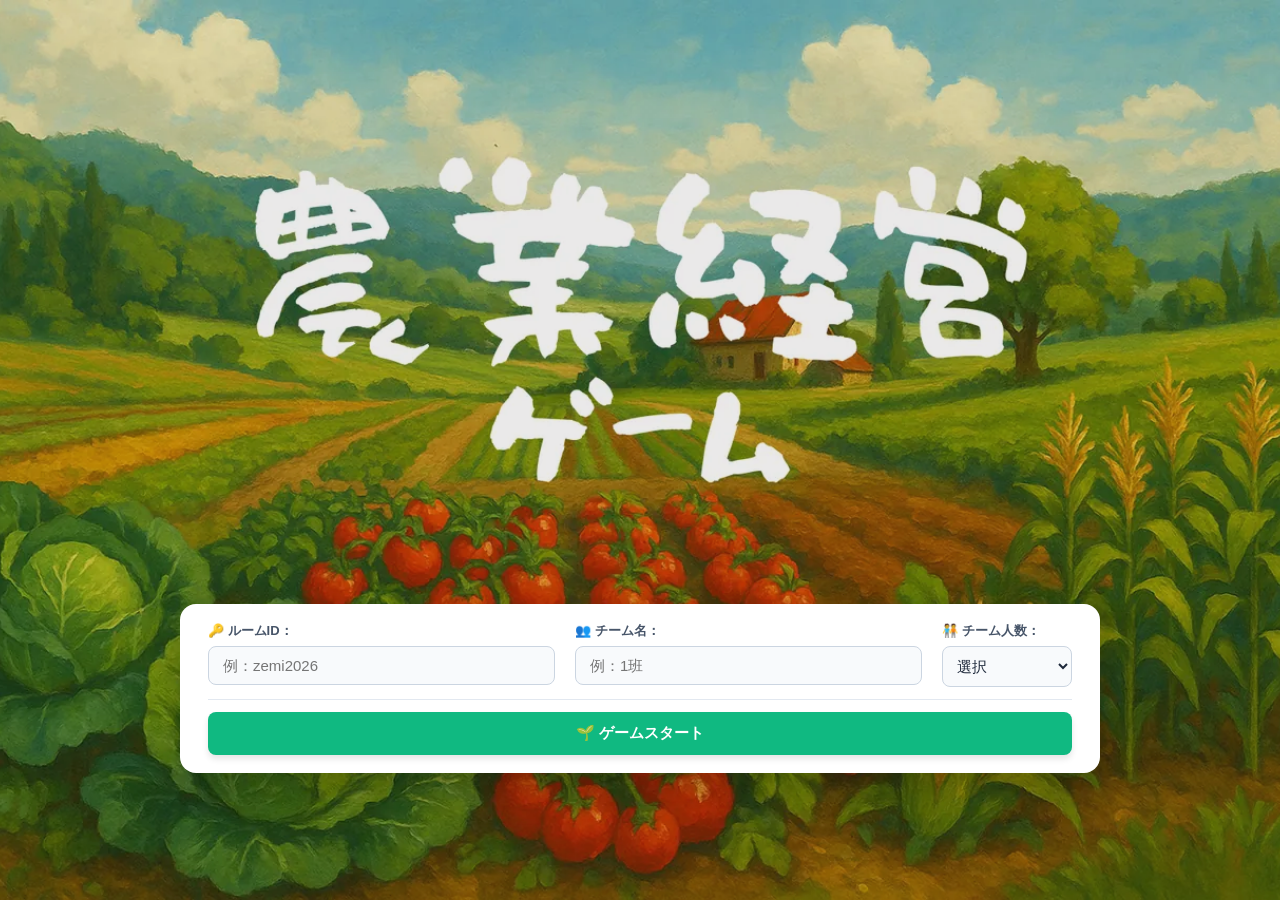
==== b/index.html @ 71a2a37f "プレイ画面から「PDCA」の表記をなくす Co-Authored-By: Claude Opus 5.5 <noreply@anthropic.com> Claude-Session: https:/" ====
<!DOCTYPE html>
<html lang="ja">
<head>
    <meta charset="UTF-8">
    <title>営農型農業経営シミュレーション「農トレ」</title>
    <link rel="stylesheet" href="style.css">
</head>
<body>

   <div id="start-screen">
        <div class="overlay"></div>

        <div class="start-card">
            <div class="input-section">
                <div class="input-group">
                    <label for="room-id-input">🔑 ルームID：</label>
                    <input type="text" id="room-id-input" placeholder="例：zemi2026">
                </div>
                
                <div class="input-group">
                    <label for="name-input">👥 チーム名：</label>
                    <input type="text" id="name-input" placeholder="例：1班">
                </div>

                <div class="input-group input-group-size">
                    <label for="team-size-select">🧑‍🤝‍🧑 チーム人数：</label>
                    <select id="team-size-select">
                        <option value="">選択</option>
                        <option value="1">1人</option>
                        <option value="2">2人</option>
                        <option value="3">3人</option>
                        <option value="4">4人</option>
                        <option value="5">5人</option>
                    </select>
                </div>

            </div>

            <!-- 🌟 チーム人数に応じて、学籍番号と氏名の入力欄を表示する（最大5人） -->
            <div id="member-section" class="member-section hidden">
                <p class="section-label">メンバー：</p>
                <div id="member-fields"></div>
            </div>

            <div class="difficulty-section">
                <div class="button-group">
                    <button id="start-game-btn" class="btn-diff btn-beginner">🌱 ゲームスタート</button>
                </div>
            </div>
        </div>
    </div>

    <!-- ===== 土地公開スクリーン（新規追加） ===== -->
<!-- 🌟 実験用：先生が土地を一斉発表するまでの待機画面 -->
<div id="land-wait-screen" class="hidden">
    <div class="land-wait-card">
        <div class="land-wait-icon">🎲</div>
        <h2>土地の発表を待っています</h2>
        <p>先生が全チームの土地を一斉に発表します。<br>この画面のまま、しばらくお待ちください。</p>
        <p class="land-wait-team">チーム：<span id="land-wait-team-name">-</span></p>
        <div class="land-wait-dots"><span></span><span></span><span></span></div>
    </div>
</div>

<div id="land-reveal-screen" class="hidden">
    <div class="land-reveal-bg" id="land-reveal-bg"></div>
    <div class="land-reveal-overlay"></div>
    <div class="land-reveal-content">
        <p class="land-reveal-header-text">🎲 あなたの農地が決まりました！</p>
        <div class="land-reveal-card" id="land-reveal-card">
            <div class="land-reveal-img-wrap">
                <img id="land-reveal-img" src="" alt="農地画像">
            </div>
            <div class="land-reveal-info">
                <h2 id="land-reveal-name">---</h2>
                <p id="land-reveal-desc">---</p>
                <div class="land-reveal-stats">
                    <div class="land-stat-item">
                        <span class="land-stat-label">💰 年間賃料</span>
                        <span id="land-reveal-cost" class="land-stat-value">---</span>
                    </div>
                    <div class="land-stat-item">
                        <span class="land-stat-label">⚡ 土地パワー推移</span>
                        <span id="land-reveal-power" class="land-stat-value">---</span>
                    </div>
                    <div class="land-stat-item">
                        <span class="land-stat-label">👤 必要人数推移</span>
                        <span id="land-reveal-workers" class="land-stat-value">---</span>
                    </div>
                    <div class="land-stat-item">
                        <span class="land-stat-label">🗺️ 土地枚数</span>
                        <span id="land-reveal-cards" class="land-stat-value">---</span>
                    </div>
                </div>
            </div>
        </div>
        <button id="land-reveal-proceed-btn">この農地で戦略設定へ進む ➔</button>
    </div>
</div>

    <div id="setup-screen" class="hidden">
        <div id="setup-content-wide" style="display: flex; flex-direction: row; gap: 25px; align-items: flex-start; width: 100%; flex-wrap: nowrap; margin-top: 20px;">
            
            <div class="setup-left-sidebar" style="width: 320px; min-width: 320px; flex-shrink: 0; display: flex; flex-direction: column; gap: 15px;">
                <h2 style="margin-top: 0;">🚜 第 <span id="setup-year-display">1</span> 年目<br>経営戦略設定</h2>
                
                <div style="background: #e2f0d9; padding: 15px; border-radius: 8px; border: 2px solid #70ad47;">
                    <h3 id="setup-land-name" style="margin: 0 0 5px 0; color: #385723; font-size: 18px;">-</h3>
                    <p id="setup-land-desc" style="font-size: 12px; color: #595959; margin: 0; line-height: 1.4;">-</p>
                </div>

                <div class="financial-summary-banner" style="background: #f1f5f9; padding: 12px; border-radius: 8px; border: 1px solid #cbd5e1; width: 100%; box-sizing: border-box;">
                    <h4 style="margin: 0 0 8px 0; font-size: 12px; color: #475569;">📊 通期財務サマリー</h4>
                    <div style="display: flex; flex-direction: column; gap: 8px;">
                        <div style="background:#fff; padding: 6px 10px; border-radius:4px; border:1px solid #e2e8f0;">
                            <span style="font-size:10px; color:#64748b; display:block;">現在残高（投資見込）</span>
                            <span id="sum-current-money" style="font-size:14px; font-weight:bold; color:#1e40af; display:block; text-align:right;">50,000,000 円</span>
                        </div>
                        <div style="background:#fff; padding: 6px 10px; border-radius:4px; border:1px solid #e2e8f0;">
                            <span style="font-size:10px; color:#64748b; display:block;">累計費用</span>
                            <span id="sum-cum-expense" style="font-size:14px; font-weight:bold; color:#dc2626; display:block; text-align:right;">0 円</span>
                        </div>
                        <div style="background:#fff; padding: 6px 10px; border-radius:4px; border:1px solid #e2e8f0;">
                            <span style="font-size:10px; color:#64748b; display:block;">累計収益</span>
                            <span id="sum-cum-revenue" style="font-size:14px; font-weight:bold; color:#16a34a; display:block; text-align:right;">0 円</span>
                        </div>
                        <div style="background:#fff; padding: 6px 10px; border-radius:4px; border:1px solid #e2e8f0; border-left: 4px solid #64748b;">
                            <span style="font-size:10px; color:#64748b; display:block;">初期資本金比 (通期損益)</span>
                            <span id="sum-net-change" style="font-size:14px; font-weight:bold; color:#64748b; display:block; text-align:right;">±0 円 (維持)</span>
                        </div>
                        
                        <div style="background:#fff; padding: 10px; border-radius:4px; border:1px solid #e2e8f0; margin-top: 5px; height: 180px; position: relative;">
                            <canvas id="financial-chart"></canvas>
                        </div>
                    </div>
                </div>

                <div id="status-bar" class="hidden">
                    🔑 ID: <span id="display-room-id">-</span>
                </div>

            </div>

            <div class="setup-main-content" style="flex-grow: 1; min-width: 0; display: flex; flex-direction: column; gap: 20px;">
                <p style="margin:0; font-weight: bold; color: #d94111; background: #fff2cc; padding: 8px 12px; border-radius: 5px; font-size: 12px;">
                    ⚠️ 【ルール】各土地にスタッフを配置し、導入する資材（施設含む）を選んでください。※資材・施設は1面につき最大3つまで選択可能です。
                </p>

                <div id="land-cards-container"></div>

                <button id="begin-business-btn">🎯 この戦略で今年の経営を開始する</button>
            </div>

        </div>
    </div>

    <div id="game-container" class="hidden">
        <h2>経営メイン画面（第 <span id="current-year">1</span> 年目）</h2>

        <div class="status-panel" style="background: #fff; padding: 15px; border-radius: 8px; margin-bottom: 20px; box-shadow: 0 2px 4px rgba(0,0,0,0.1); text-align: left;">
            <p>👥 チーム: <span id="display-player-name" style="font-weight: bold;">-</span></p>
            <p>🗺️ 選択された農地: <span id="land-name" style="font-weight: bold; color: #2e75b6;">-</span></p>
            <p>💰 現在の総経営資金: <span id="money" style="font-weight: bold; color: #1e40af; font-size: 20px;">-</span> 円</p>
        </div>

        <div id="financial-dashboard" class="hidden">
            <h3 id="dashboard-title">📊 第 1 年度 決算ダッシュボード</h3>
            
            <div class="event-display-row">
                <div class="event-card global-event-card">
                    <span class="event-badge">全体環境</span>
                    <h4 id="dash-global-event-name">⚖️ 通常気象</h4>
                </div>
                <div class="event-card local-event-card">
                    <span class="event-badge">局地環境</span>
                    <h4 id="dash-local-event-name">⚖️ 影響なし</h4>
                </div>
            </div>

            <div class="financial-statement-box">
                <h4>📈 本年度の資金経過・損益状況</h4>
                <div class="statement-grid">
                    <div class="statement-item">
                        <span class="stat-label">① 期首（投資前）資金額:</span>
                        <span id="stmt-start-money" class="stat-value">0 円</span>
                    </div>
                    <div class="statement-item expense-color">
                        <span class="stat-label">② 本年度の投資総額（費用）:</span>
                        <span id="stmt-total-expense" class="stat-value">- 0 円</span>
                    </div>
                    <div class="statement-item revenue-color">
                        <span class="stat-label">③ 本年度の総売上高（収益）:</span>
                        <span id="stmt-total-revenue" class="stat-value">＋ 0 円</span>
                    </div>
                    <div class="statement-item total-color">
                        <span class="stat-label">④ 期末（次年度繰越）資金額:</span>
                        <span id="stmt-end-money" class="stat-value">0 円</span>
                    </div>
                </div>
            </div>

            <h4 style="text-align: left; margin: 20px 0 8px 0; color: #334155; font-size: 14px;">🗺️ 農地別 決算内訳</h4>
            <div class="table-responsive">
                <table class="dashboard-table">
                    <thead>
                        <tr>
                            <th>農地</th>
                            <th>作付 / 出荷先</th>
                            <th>予定収穫量</th>
                            <th>イベント後収量</th>
                            <th>基準価格</th>
                            <th>イベント後価格</th>
                            <th>最終売上高</th>
                        </tr>
                    </thead>
                    <tbody id="dashboard-table-body">
                    </tbody>
                </table>
            </div>

            <div id="reflection-report-box" style="background: #f8fafc; padding: 20px; border-radius: 8px; border: 1px solid #cbd5e1; border-left: 5px solid #2e75b6; margin-top: 20px; text-align: left;">
                <h3 style="margin: 0 0 12px 0; color: #1e3a8a; font-size: 16px;">🔍 本年度の経営振り返り ＆ 要因分析</h3>
                
                <div style="display: flex; flex-direction: column; gap: 8px; font-size: 13px; color: #334155;">
                    <p style="margin: 0;">📊 <strong>期待予実ギャップ :</strong> <span id="reflect-gap" style="font-weight: bold;">-</span></p>
                    <p style="margin: 0;">🌍 <strong>外部環境の要因分析 :</strong> <span id="reflect-global-reason">-</span></p>
                    <p style="margin: 0;">📍 <strong>局地・内部の要因分析 :</strong> <span id="reflect-local-reason">-</span></p>
                </div>

                <div style="margin-top: 15px; padding-top: 15px; border-top: 1px dashed #cbd5e1; font-size: 13px;">
                    <label style="font-weight: bold; color: #1e3a8a;">🎯 次期に向けた経営改善方針 (Action) を設定してください :</label><br>
                    <select style="width: 100%; padding: 8px; margin-top: 6px; border-radius: 4px; border: 1px solid #cbd5e1;">
                        <option>【人材投資】スタッフの配置や技術レベル（教育・IT補正）を見直す</option>
                        <option>【リスク管理】施設・農機などの設備投資を強化し、気象災害リスクをヘッジする</option>
                        <option>【販売戦略】出荷先の条件（有機必須や数量上限）と作物の相性を再計算する</option>
                        <option>【経営多角化】全ての土地に同じ作物を植えず、ポートフォリオを分散させる</option>
                    </select>
                </div>
            </div>

        </div>

        <div style="margin-top: 25px;">
            <button id="end-year-btn" style="padding: 12px 35px; font-size: 18px; font-weight: bold; background-color: #c65911; color: white; border: none; border-radius: 6px; cursor: pointer;">
                📄 この年度の決算を行う
            </button>
            <button id="next-year-phase-btn" class="hidden" style="padding: 12px 35px; font-size: 18px; font-weight: bold; background-color: #2e75b6; color: white; border: none; border-radius: 6px; cursor: pointer; margin-left: 10px;">
                次年度の戦略設定へ進む ➔
            </button>
        </div>
    </div>

    <div id="result-screen" class="hidden">
        <div class="setup-content" style="text-align: center; max-width: 800px; margin: 0 auto; padding: 20px;">
            <h2>🎉 3年間経営お疲れ様でした！</h2>
            
            <div class="status-board" style="margin: 20px auto; max-width: 400px;">
                <p>最終総資産: <span id="final-money" class="highlight-text">0</span> 円</p>
            </div>

            <div style="background: white; padding: 20px; border-radius: 8px; border: 1px solid #cbd5e1; margin: 25px 0; box-shadow: 0 2px 4px rgba(0,0,0,0.05);">
                <h3 style="margin-top: 0; color: #334155; font-size: 16px; text-align: left;">📈 3年間の財務推移レポート（費用・収益・資産残高）</h3>
                <div style="position: relative; height: 280px; width: 100%;">
                    <canvas id="final-financial-chart"></canvas>
                </div>
            </div>

            <div class="info-box" style="background: #fff3cd; padding: 15px; border-radius: 8px; margin-bottom: 25px;">
                <h3>👑 経営評価ランク</h3>
                <p id="result-rank" style="font-size: 24px; font-weight: bold; color: #d94111; margin: 10px 0;">---</p>
                <p id="result-comment">評価コメント</p>
            </div>

            <button onclick="restartGame();" style="background: #28a745; color: white; padding: 12px 35px; font-size: 16px; border: none; border-radius: 6px; cursor: pointer; font-weight: bold;">
                タイトルに戻って再挑戦
            </button>
        </div>
    </div>

    <script src="https://cdn.jsdelivr.net/npm/chart.js"></script>
    <script src="assets.js"></script>
    <script src="crops.js"></script>
    <script src="lands.js"></script>
    <script src="employees.js"></script>
    <script src="markets.js"></script>
    <script src="events.js"></script>
    <script src="https://cdn.jsdelivr.net/npm/@supabase/supabase-js@2"></script>
    <script src="config_advanced.js"></script>
    
    <script src="game.js?v=26-reveal"></script> 

</body>
</html>
---- b/style.css ----
/* ==========================================================================
   🚜 農業経営シミュレーションゲーム「Nototore」最適化スタイルシート（完全版）
   ========================================================================== */

/* --- 1. 全般・基本リセット --- */
* {
    box-sizing: border-box;
}

body {
    font-family: "Helvetica Neue", Arial, "Hiragino Kaku Gothic ProN", "Hiragino Sans", Meiryo, sans-serif;
    background-color: #f4f7f6;
    margin: 0;
    padding: 0;
    display: flex;
    justify-content: center;
    align-items: center;
    min-height: 100vh;
}

.hidden {
    display: none !important;
}

/* --- 2. 【画面1】スタートタイトル画面 --- */
#start-screen {
    position: relative;
    width: 100vw;
    height: 100vh;
    background-image: url('Title.webp'); /* ※拡張子がpngの場合は直してください */
    /* 🌟 背景の大きさと位置を自分で計算し、タイトル文字を画面の上に寄せる
       （Title.webp は 1280×853。タイトル文字は画像の幅を1としたとき、上端0.118〜下端0.356の位置にある） */
    --bg-w: max(100vw, 150.06vh);                 /* cover と同じ：画面を覆う最小の幅 */
    --bg-h: calc(var(--bg-w) * 0.6664);           /* 853 / 1280 */
    --bg-y: min(0px, max(calc(100vh - var(--bg-h)), calc(20px - var(--bg-w) * 0.118))); /* タイトル上端を画面上から20pxに（画像の端は出さない） */
    --title-bottom: calc(var(--bg-y) + var(--bg-w) * 0.356); /* 画面上でのタイトル文字の下端 */
    background-size: var(--bg-w) auto;
    background-position: center var(--bg-y);
    background-repeat: no-repeat;
    display: flex;
    flex-direction: column;
    /* 🌟 入力パネルはタイトル文字より下の空きスペースの中央に置く（タイトルと重ならない） */
    padding: calc(var(--title-bottom) + 8px) 0 12px;
    justify-content: center;
    justify-content: safe center; /* 画面に収まらない場合だけ上から表示してスクロール */
    align-items: center;
    overflow-x: hidden;
    overflow-y: auto; /* メンバー入力欄が増えても、スクロールで全体を見られるようにする */
}

.overlay {
    position: fixed; /* 🌟 スクロールしても背景に固定（一緒に動かない） */
    top: 0; left: 0; width: 100vw; height: 100vh;
    /* 🌟 背景の絵と文字が綺麗に見えるよう、暗さを少し控えめに調整 */
    background: rgba(51, 46, 46, 0.10);
    z-index: 1;
    pointer-events: none;
}

/* 🌟 手前の白い入力パネル（横長バージョン） */
.start-card {
    position: relative;
    z-index: 10;
    background: #ffffff;
    width: 95%;
    max-width: 920px; /* 🌟 横幅を広く取り、そのぶん縦を短くしてタイトルに重ならないようにする */
    margin-top: 0;
    margin-bottom: 0;
    padding: 18px 28px;
    border-radius: 16px;
    box-shadow: 0 15px 35px rgba(0, 0, 0, 0.25);
    display: flex;
    flex-direction: column;
    gap: 12px;
    flex-shrink: 0;
}

/* 🌟 入力欄のデザイン（縦並び ➔ 横並びに変更） */
.input-section {
    display: flex;
    flex-direction: row; 
    gap: 20px;
}

.input-group {
    flex: 1; /* IDと名前の入力欄を左右均等の幅にする */
    text-align: left;
}

.input-group label {
    display: block;
    font-weight: bold;
    color: #475569;
    margin-bottom: 6px;
    font-size: 13px;
}

.input-group input,
input[type="text"] {
    width: 100%;
    padding: 10px 14px;
    background: #f8fafc;
    border: 1px solid #cbd5e1;
    border-radius: 8px;
    font-size: 15px;
    color: #1e293b;
    box-sizing: border-box;
    transition: 0.2s;
}

.input-group input:focus {
    outline: none;
    background: #ffffff;
    border-color: #3b82f6;
    box-shadow: 0 0 0 3px rgba(59, 130, 246, 0.2);
}

/* 🌟 難易度選択エリアのデザイン（これも横並びに変更） */
.difficulty-section {
    border-top: 1px solid #e2e8f0;
    padding-top: 12px;
    display: flex;
    align-items: center; /* ラベルとボタンの縦位置を揃える */
    gap: 20px;
}

.section-label {
    font-weight: bold;
    color: #475569;
    margin: 0; /* 縦の余白をなくす */
    font-size: 14px;
    white-space: nowrap; /* 「難易度を選択：」が改行されないようにする */
}

.button-group {
    display: flex;
    flex: 1; /* 残りのスペースをボタンで埋める */
    gap: 15px;
}

/* ボタン共通デザイン */
.btn-diff {
    flex: 1;
    padding: 12px 0;
    font-size: 15px;
    font-weight: bold;
    color: white;
    border: none;
    border-radius: 8px;
    cursor: pointer;
    transition: 0.2s;
    box-shadow: 0 4px 6px rgba(0, 0, 0, 0.1);
}

.btn-diff:hover {
    transform: translateY(-2px);
    box-shadow: 0 8px 15px rgba(0, 0, 0, 0.15);
}

/* 初心者ボタン（緑） */
.btn-beginner { background-color: #10b981; }
.btn-beginner:hover { background-color: #059669; }

/* 上級者ボタン（赤） */
.btn-advanced { background-color: #ef4444; }
.btn-advanced:hover { background-color: #dc2626; }

/* --- 3. 【画面2】戦略設定画面（2列ワイドダッシュボード構造） --- */
#setup-screen {
    width: 100% !important;
    max-width: 1600px !important;
    margin: 0 auto !important;
    padding: 20px !important;
    display: block ; /* 中央寄せの呪いを完全解除 */
}

#setup-content-wide {
    display: flex;
    gap: 25px;
    align-items: flex-start;
    text-align: left;
    width: 100%;
}

/* 👈 左側サイドバー：土地情報＆通期財務サマリー */
.setup-left-sidebar {
    flex: 0 0 320px; /* 幅を320pxに完全固定して文字潰れを徹底防御 */
    display: flex;
    flex-direction: column;
    gap: 15px;
}

.setup-left-sidebar h2 {
    font-size: 24px;
    color: #1e40af;
    margin: 0;
    font-weight: bold;
    line-height: 1.3;
}

/* 👉 右側メインコンテンツ：ルール案内、カードグリッド、開始ボタン */
.setup-main-content {
    flex: 1;
    display: flex;
    flex-direction: column;
    gap: 20px;
    min-width: 0; /* 子要素のはみ出しを物理的に防ぐ */
}

/* 🌟 4枚のカードを2×2（最大3列）に並べるグリッド構造 */
#land-cards-container {
    display: grid !important;
    grid-template-columns: repeat(auto-fit, minmax(420px, 1fr)) !important;
    gap: 20px !important;
    width: 100% !important;
}

/* 土地戦略カード1枚1枚のベース設計 */
.land-strategy-card {
    background: #ffffff !important; 
    border: 2px solid #cbd5e1 !important; 
    padding: 15px !important; 
    border-radius: 12px !important; 
    box-shadow: 0 4px 6px -1px rgba(0, 0, 0, 0.05) !important;
    display: flex !important;
    flex-direction: column !important;
    gap: 12px !important;
    box-sizing: border-box;
}

.land-strategy-card h4 {
    font-size: 15px !important;
    margin: 0 !important;
    padding-bottom: 6px !important;
    border-bottom: 2px solid #2e75b6 !important;
    color: #1e40af;
}

/* 🌟 カード内部の「左右2列分け」のバグを完全修正 */
.card-inner-flex {
    display: flex !important;
    gap: 15px !important;
    width: 100% !important;
    box-sizing: border-box;
}

.land-strategy-card-left {
    flex: 1 !important;
    display: flex !important;
    flex-direction: column !important;
    gap: 10px !important;
    min-width: 0;
}

.land-strategy-card-right {
    flex: 1.2 !important;
    border-left: 1px dashed #cbd5e1 !important;
    padding-left: 15px !important;
    display: flex !important;
    flex-direction: column !important;
    gap: 10px !important;
    min-width: 0;
}

/* カード内パーツのサイズ微調整 */
.land-strategy-card label {
    font-size: 11px !important;
    font-weight: bold;
    color: #475569;
    margin: 0 0 3px 0 !important;
    display: block;
}

.land-strategy-card select {
    width: 100% !important;
    padding: 6px !important;
    border-radius: 6px !important;
    border: 1px solid #cbd5e1 !important;
    font-size: 12px !important;
    background-color: #f8fafc;
    box-sizing: border-box;
}

/* 👤 スタッフドロップダウン用コンテナ */
.worker-row-container {
    display: flex;
    flex-direction: column;
    gap: 5px;
    width: 100%;
}

/* 🛠️ 農業資材チェックボックス枠（文字消えを100%防ぐ縦並びフレックス） */
.asset-mini-grid {
    display: flex !important;
    flex-direction: column !important;
    gap: 6px !important;
    background: #f8fafc !important;
    padding: 10px !important;
    border-radius: 6px !important;
    border: 1px solid #e2e8f0 !important;
    width: 100% !important;
    box-sizing: border-box;
}

.land-strategy-card label.asset-label {
    font-weight: normal !important;
    font-size: 11px !important;
    display: flex !important;
    align-items: center !important;
    white-space: normal !important; /* 文字の自動折り返しを許可 */
    cursor: pointer;
    margin: 0 !important;
    line-height: 1.4;
}

.land-strategy-card input[type="checkbox"] {
    margin-right: 6px !important;
    transform: scale(1.0) !important;
    flex-shrink: 0; /* チェックボックス自体が横に潰れるのを防ぐ */
}

/* 💡 農業資材の説明ツールチップ（カーソルを乗せると表示、既存UIには影響なし） */
.land-strategy-card label.asset-label {
    position: relative;
}

.asset-label[data-tooltip]:hover::after {
    content: attr(data-tooltip);
    position: absolute;
    left: 0;
    bottom: 100%;
    margin-bottom: 8px;
    background: #1e293b;
    color: #f8fafc;
    padding: 8px 10px;
    border-radius: 6px;
    font-size: 11px;
    font-weight: normal;
    line-height: 1.5;
    white-space: normal;
    width: 220px;
    max-width: 60vw;
    box-shadow: 0 4px 12px rgba(0,0,0,0.3);
    z-index: 999;
    pointer-events: none;
}

.asset-label[data-tooltip]:hover::before {
    content: "";
    position: absolute;
    left: 14px;
    bottom: 100%;
    margin-bottom: 2px;
    border-width: 5px;
    border-style: solid;
    border-color: #1e293b transparent transparent transparent;
    z-index: 999;
    pointer-events: none;
}

/* 💰 各農地のリアルタイム投資小計カウンター */
.land-cost-counter {
    display: flex !important; /* 🌟 要素を横並びにする魔法の呪文 */
    justify-content: space-between !important; /* 🌟 左・中央・右に均等に散らす */
    align-items: center !important; /* 🌟 縦の高さも中央で揃える */
    background: #f0fdf4 !important;
    border: 1px solid #bbf7d0 !important;
    padding: 10px 15px !important;
    border-radius: 6px !important;
    width: 100% !important;
    box-sizing: border-box;
    margin-top: 10px;
}

/* 経営開始ボタン */
#begin-business-btn {
    align-self: flex-end;
    background-color: #2e75b6;
    color: white;
    padding: 12px 40px;
    font-size: 18px;
    font-weight: bold;
    border: none;
    border-radius: 6px;
    cursor: pointer;
    box-shadow: 0 4px 6px rgba(0,0,0,0.1);
    width: auto !important; /* 幅が100%に広がるのを防ぐ */
}
#begin-business-btn:hover { background-color: #1e40af; }


/* --- 4. 【画面3】メインゲーム ＆ 決算ダッシュボード画面 --- */
#game-container {
    background: #fff;
    padding: 35px;
    border-radius: 16px;
    box-shadow: 0 6px 20px rgba(0,0,0,0.08);
    width: 90%;
    max-width: 1000px; /* ワイドに広げてテーブルを見やすく */
    border-top: 8px solid #2ecc71; 
}

.status-panel {
    background: #ffffff;
    padding: 15px;
    border-radius: 8px;
    margin-bottom: 20px;
    box-shadow: 0 2px 4px rgba(0,0,0,0.1);
    text-align: left;
}

#financial-dashboard {
    background: #ffffff;
    border: 2px solid #2e75b6;
    border-radius: 12px;
    padding: 20px;
    margin-top: 20px;
    box-shadow: 0 4px 15px rgba(0,0,0,0.1);
    animation: fadeIn 0.4s ease;
}

#dashboard-title {
    margin-top: 0;
    color: #1e40af;
    border-bottom: 3px double #2e75b6;
    padding-bottom: 8px;
    font-size: 20px;
    text-align: left;
}

/* 🎲 環境イベント表示カード */
.event-display-row {
    display: flex;
    gap: 15px;
    margin-bottom: 15px;
}

.event-card {
    flex: 1;
    padding: 10px 15px;
    border-radius: 8px;
    text-align: left;
    position: relative;
}

.global-event-card { background: #eff6ff; border: 1px solid #bfdbfe; }
.local-event-card { background: #fef2f2; border: 1px solid #fecaca; }

.event-badge {
    font-size: 10px;
    font-weight: bold;
    padding: 2px 6px;
    border-radius: 4px;
    color: white;
}
.global-event-card .event-badge { background-color: #3b82f6; }
.local-event-card .event-badge { background-color: #ef4444; }
.event-card h4 { margin: 5px 0 0 0; font-size: 16px; color: #1e293b; }

/* 📉 財務損益（P/L）ステートメント */
.financial-statement-box {
    background: #f8fafc;
    border: 1px solid #e2e8f0;
    border-radius: 8px;
    padding: 15px;
    margin-bottom: 20px;
    text-align: left;
}
.financial-statement-box h4 {
    margin: 0 0 12px 0;
    font-size: 14px;
    color: #334155;
    border-left: 4px solid #1e40af;
    padding-left: 8px;
}
.statement-grid {
    display: grid;
    grid-template-columns: repeat(auto-fit, minmax(220px, 1fr));
    gap: 12px;
}
.statement-item {
    background: #ffffff;
    border: 1px solid #cbd5e1;
    border-radius: 6px;
    padding: 10px 12px;
    display: flex;
    flex-direction: column;
    justify-content: center;
}
.statement-item .stat-label { font-size: 11px; color: #64748b; font-weight: bold; margin-bottom: 4px; }
.statement-item .stat-value { font-size: 16px; font-weight: bold; color: #1e293b; text-align: right; }

.expense-color { border-left: 4px solid #ef4444 !important; }
.expense-color .stat-value { color: #dc2626; }
.revenue-color { border-left: 4px solid #22c55e !important; }
.revenue-color .stat-value { color: #16a34a; }
.total-color { border-left: 4px solid #3b82f6 !important; background: #eff6ff !important; }
.total-color .stat-value { color: #1e40af; font-size: 18px; }

/* 📋 決算結果詳細マトリクステーブル */
.table-responsive {
    overflow-x: auto;
    margin-top: 15px;
}
.dashboard-table {
    width: 100%;
    border-collapse: collapse;
    font-size: 13px;
    text-align: center;
}
.dashboard-table th {
    background-color: #2e75b6;
    color: white;
    padding: 10px;
    font-weight: bold;
}
.dashboard-table td {
    padding: 10px;
    border-bottom: 1px solid #e2e8f0;
    color: #334155;
}
.dashboard-table tr:nth-child(even) { background-color: #f8fafc; }

.stat-down { color: #dc2626; font-weight: bold; } 
.stat-up { color: #16a34a; font-weight: bold; }   

/* メイン画面の決算・次へボタン */
#end-year-btn, #next-year-phase-btn {
    width: auto !important;
    display: inline-block;
}

/* --- 5. 【画面4】ゲーム結果（リザルト）画面 --- */
#result-screen {
    background: #fff;
    padding: 35px;
    border-radius: 16px;
    box-shadow: 0 6px 20px rgba(0,0,0,0.08);
    width: 90%;
    max-width: 500px;
    text-align: center;
    border-top: 8px solid #1e40af;
}

.highlight-text { color: #27ae60; font-weight: bold; font-size: 18px; }

/* アニメーション */
@keyframes fadeIn {
    from { opacity: 0; transform: translateY(10px); }
    to { opacity: 1; transform: translateY(0); }
}

/* --- 📊【新設】戦略設定画面用：営農計画シミュレーター（スプレッドシート風） --- */

.live-simulation-table {
    width: 100%;
    border-collapse: collapse;
    font-size: 11px;
    margin-top: 10px;
    background: #ffffff;
    border: 1px solid #cbd5e1;
}

.live-simulation-table th, .live-simulation-table td {
    border: 1px solid #cbd5e1;
    padding: 4px 8px;
    text-align: left;
}

/* スプレッドシート風の色分け */
.live-simulation-table th {
    background-color: #f1f5f9;
    color: #475569;
    font-weight: bold;
    text-align: center;
}

.row-revenue-header { background-color: #e0f2fe !important; font-weight: bold; } /* 売上行（水色） */
.row-expense-header { background-color: #fee2e2 !important; font-weight: bold; } /* 費用行（赤色） */
.row-profit-header { background-color: #ccfbf1 !important; font-weight: bold; font-size: 12px; } /* 見込利益（緑色） */

.text-right {
    text-align: right !important;
}

.text-center {
    text-align: center !important;
}

/* カード自体の高さを自動調整できるように微調整 */
.land-strategy-card {
    height: auto !important;
}

/* 💡 農業戦略カードを常に綺麗な横2列で縦に伸ばす設定 */
#land-cards-container {
    display: grid !important;
    grid-template-columns: repeat(2, 1fr) !important;
    gap: 16px !important;
    width: 100%;
    box-sizing: border-box;
    align-items: start;
}

/* ===== 土地の発表待ちスクリーン（実験用） ===== */
#land-wait-screen {
    position: fixed;
    inset: 0;
    display: flex;
    justify-content: center;
    align-items: center;
    padding: 16px;
    box-sizing: border-box;
    background: linear-gradient(160deg, #14532d 0%, #1e3a2b 100%);
    z-index: 100;
}
.land-wait-card {
    background: #fff;
    border-radius: 16px;
    padding: 32px 28px;
    max-width: 440px;
    width: 100%;
    text-align: center;
    box-shadow: 0 10px 30px rgba(0,0,0,0.35);
}
.land-wait-icon { font-size: 48px; animation: landWaitSpin 2.4s ease-in-out infinite; }
.land-wait-card h2 { margin: 12px 0 8px; color: #14532d; font-size: 22px; }
.land-wait-card p { margin: 6px 0; color: #475569; line-height: 1.7; font-size: 14px; }
.land-wait-team { font-weight: bold; color: #1e293b !important; }
.land-wait-dots { display: flex; justify-content: center; gap: 8px; margin-top: 16px; }
.land-wait-dots span {
    width: 10px; height: 10px; border-radius: 50%; background: #16a34a;
    animation: landWaitDot 1.2s ease-in-out infinite;
}
.land-wait-dots span:nth-child(2) { animation-delay: 0.2s; }
.land-wait-dots span:nth-child(3) { animation-delay: 0.4s; }
@keyframes landWaitSpin { 0%, 100% { transform: rotate(0deg); } 50% { transform: rotate(20deg); } }
@keyframes landWaitDot { 0%, 100% { opacity: 0.25; } 50% { opacity: 1; } }

/* ===== 土地公開スクリーン ===== */
#land-reveal-screen {
    position: fixed;
    inset: 0;
    display: flex;
    justify-content: center;
    align-items: center;
    z-index: 100;
}
.land-reveal-bg {
    position: absolute;
    inset: 0;
    background-size: cover;
    background-position: center;
    filter: blur(3px) brightness(0.6);
    transform: scale(1.05);
}
.land-reveal-overlay {
    position: absolute;
    inset: 0;
    background: rgba(0,0,0,0.45);
}
.land-reveal-content {
    position: relative;
    z-index: 2;
    display: flex;
    flex-direction: column;
    align-items: center;
    gap: 20px;
    padding: 20px;
    width: 100%;
    max-width: 760px;
    animation: revealSlideUp 0.6s ease both;
}
@keyframes revealSlideUp {
    from { opacity: 0; transform: translateY(40px); }
    to   { opacity: 1; transform: translateY(0); }
}
.land-reveal-header-text {
    font-size: 18px;
    font-weight: bold;
    color: #fff;
    background: rgba(0,0,0,0.5);
    padding: 6px 20px;
    border-radius: 20px;
    margin: 0;
}
.land-reveal-card {
    background: rgba(255,255,255,0.96);
    border-radius: 16px;
    overflow: hidden;
    box-shadow: 0 20px 60px rgba(0,0,0,0.5);
    display: flex;
    width: 100%;
    animation: cardPop 0.5s 0.3s ease both;
}
@keyframes cardPop {
    from { opacity: 0; transform: scale(0.9); }
    to   { opacity: 1; transform: scale(1); }
}
.land-reveal-img-wrap {
    width: 320px;
    min-width: 320px;
    height: auto;        /* ← 260px から変更 */
    min-height: 260px;   /* ← 追加 */
    overflow: hidden;
    flex-shrink: 0;
    align-self: stretch; /* ← 追加：カードの高さに合わせて伸びる */
}
.land-reveal-img-wrap img {
    width: 100%;
    height: 100%;
    min-height: 260px;   /* ← 追加 */
    object-fit: cover;
    display: block;
}
.land-reveal-info {
    padding: 24px;
    display: flex;
    flex-direction: column;
    gap: 10px;
    flex: 1;
}
.land-reveal-info h2 {
    font-size: 26px;
    color: #1e40af;
    margin: 0;
    border-bottom: 3px solid #2e75b6;
    padding-bottom: 8px;
}
.land-reveal-info p {
    font-size: 13px;
    color: #475569;
    margin: 0;
    line-height: 1.6;
}
.land-reveal-stats {
    display: grid;
    grid-template-columns: 1fr 1fr;
    gap: 8px;
    margin-top: 4px;
}
.land-stat-item {
    background: #f1f5f9;
    border-radius: 8px;
    padding: 8px 12px;
    display: flex;
    flex-direction: column;
    gap: 2px;
}
.land-stat-label {
    font-size: 10px;
    color: #64748b;
    font-weight: bold;
}
.land-stat-value {
    font-size: 14px;
    font-weight: bold;
    color: #1e293b;
}
#land-reveal-proceed-btn {
    background: #2e75b6;
    color: white;
    border: none;
    padding: 14px 48px;
    font-size: 18px;
    font-weight: bold;
    border-radius: 8px;
    cursor: pointer;
    box-shadow: 0 4px 15px rgba(0,0,0,0.3);
    animation: cardPop 0.4s 0.6s ease both;
    transition: background 0.2s;
}
#land-reveal-proceed-btn:hover {
    background: #1e40af;
}

/* ==========================================================================
   🌟 追加：PDCAログモーダル用スタイル
   ========================================================================== */
/* サイドバー内に設置（通期財務サマリーの下）／最終結果画面にも同じ見た目で設置 */
#log-toggle-btn,
#log-toggle-btn-result {
    width: 100%;
    box-sizing: border-box;
    padding: 15px 25px;
    background-color: #2e75b6;
    color: #fff;
    border: none;
    border-radius: 30px;
    box-shadow: 0 4px 15px rgba(0,0,0,0.3);
    cursor: pointer;
    font-weight: bold;
    font-size: 15px;
    transition: all 0.2s ease;
}
#log-toggle-btn-result {
    width: auto;
    display: inline-block;
    padding: 15px 30px;
}
#log-toggle-btn:hover, #log-toggle-btn-result:hover { background-color: #1e40af; transform: translateY(-3px); }

/* モーダルの背景と本体 */
.modal-overlay {
    display: none; /* 初期は非表示 */
    position: fixed; top: 0; left: 0; width: 100%; height: 100%;
    background-color: rgba(0, 0, 0, 0.6);
    z-index: 9999;
    justify-content: center; align-items: center;
}
.modal-content {
    background-color: #f8fafc;
    width: 90%; max-width: 800px; height: 85vh;
    border-radius: 12px;
    display: flex; flex-direction: column;
    box-shadow: 0 10px 30px rgba(0,0,0,0.5);
    animation: modalSlideUp 0.3s ease;
}
@keyframes modalSlideUp {
    from { transform: translateY(30px); opacity: 0; }
    to { transform: translateY(0); opacity: 1; }
}
.modal-header {
    padding: 15px 25px; background: #fff; border-radius: 12px 12px 0 0;
    border-bottom: 2px solid #cbd5e1; display: flex;
    justify-content: space-between; align-items: center;
}
.close-btn { background: none; border: none; font-size: 16px; font-weight: bold; color: #64748b; cursor: pointer; }
.close-btn:hover { color: #dc2626; }
.modal-body { padding: 25px; overflow-y: auto; flex-grow: 1; }

/* ログカードのデザイン */
.log-card {
    background: #fff; border-left: 5px solid #2e75b6;
    border-radius: 8px; padding: 15px; margin-bottom: 20px;
    box-shadow: 0 2px 8px rgba(0,0,0,0.05); text-align: left;
}
.pdca-grid { display: grid; grid-template-columns: 1fr 1fr; gap: 15px; margin-bottom: 10px; }
.pdca-block { background: #f1f5f9; padding: 12px; border-radius: 6px; border: 1px solid #e2e8f0; }
.pdca-block strong { color: #475569; display: block; font-size: 13px; margin-bottom: 8px; border-bottom: 1px solid #cbd5e1; padding-bottom: 4px; }
.pdca-block ul { margin: 0; padding-left: 20px; font-size: 13px; color: #334155; }

/* 🌟 ステータス表示エリア（サイドバー内・通期財務サマリーの下） */
#status-bar {
    width: 100%;
    box-sizing: border-box;
    background: rgba(255, 255, 255, 0.9);
    padding: 10px 15px;
    border-radius: 8px;
    border: 1px solid #cbd5e1;
    font-size: 12px;
    font-weight: bold;
    color: #475569;
    box-shadow: 0 2px 5px rgba(0,0,0,0.1);
}
/* =========================================
   管理者用ダッシュボード 1画面レイアウト
========================================= */
body.admin-mode {
    margin: 0;
    padding: 0;
    background-color: #e2e8f0;
    height: 100vh;
    overflow: hidden; /* 画面全体のスクロールを禁止 */
}

.admin-dashboard-container {
    display: flex;
    flex-direction: column;
    height: 100vh;
    padding: 15px;
    box-sizing: border-box;
}

/* 🟢 上部ヘッダーバー */
.admin-header {
    display: flex;
    justify-content: space-between;
    align-items: center;
    background: #fff;
    padding: 10px 20px;
    border-radius: 8px;
    box-shadow: 0 2px 4px rgba(0,0,0,0.1);
    margin-bottom: 15px;
    flex-shrink: 0;
}

.admin-header h1 {
    margin: 0;
    font-size: 20px;
    color: #1e40af;
}

/* 🟢 メイン画面（左右分割グリッド） */
.admin-main {
    display: grid;
    grid-template-columns: 350px 1fr; /* 左カラムは350px固定、右カラムは残り全部 */
    gap: 15px;
    flex-grow: 1; 
    overflow: hidden; 
}

/* 🟢 左カラム（操作パネル＋ランキング） */
.admin-left-col {
    display: flex;
    flex-direction: column;
    gap: 15px;
    overflow: hidden;
}

.admin-control-panel, .ranking-board {
    background: #fff;
    padding: 15px;
    border-radius: 8px;
    box-shadow: 0 2px 4px rgba(0,0,0,0.1);
}

.ranking-board {
    flex-grow: 1; /* ランキング枠を画面下まで伸ばす */
    display: flex;
    flex-direction: column;
    overflow: hidden;
}

.table-scroll-area {
    flex-grow: 1;
    overflow-y: auto; /* 人数が多い場合、ランキングの表だけがスクロールする */
    margin-top: 10px;
}

/* 🟢 右カラム（グラフ専用エリア） */
.admin-right-col {
    background: #fff;
    padding: 15px;
    border-radius: 8px;
    box-shadow: 0 2px 4px rgba(0,0,0,0.1);
    display: flex;
    flex-direction: column;
    overflow: hidden;
}

.canvas-container {
    flex-grow: 1; /* グラフを枠いっぱいに広げる */
    position: relative;
}

/* --- 🌟 チーム人数・メンバー入力欄（学籍番号と氏名） --- */
.input-group-size { flex: 0 0 130px; }

.input-group select {
    width: 100%;
    padding: 10px 10px;
    background: #f8fafc;
    border: 1px solid #cbd5e1;
    border-radius: 8px;
    font-size: 15px;
    color: #1e293b;
    box-sizing: border-box;
}

.input-group select:focus {
    outline: none;
    background: #ffffff;
    border-color: #3b82f6;
    box-shadow: 0 0 0 3px rgba(59, 130, 246, 0.2);
}

.member-section {
    border-top: 1px solid #e2e8f0;
    padding-top: 12px;
    display: flex;
    align-items: flex-start; /* 「メンバー：」を左に置き、入力欄を右に並べる */
    gap: 16px;
}

.member-section .section-label {
    padding-top: 1px;
}

/* 🌟 1人ずつ縦（番号・学籍番号・氏名）にまとめ、最大5人を横一列に並べる（人数が増えても高さが変わらない） */
#member-fields {
    flex: 1;
    min-width: 0;
    display: grid;
    grid-template-columns: repeat(5, minmax(0, 1fr));
    gap: 8px 10px;
}

.member-row {
    display: flex;
    flex-direction: column;
    gap: 4px;
    min-width: 0;
}

.member-row .member-no {
    font-size: 12px;
    font-weight: bold;
    color: #475569;
}

.member-row input[type="text"] {
    width: 100%;
    padding: 7px 10px;
    font-size: 14px;
}

/* 背の低い画面（ノートPCのブラウザなど）では余白をさらに詰めて、タイトルを隠さないようにする */
@media (max-height: 760px) {
    .start-card { padding: 12px 24px; gap: 10px; }
    .input-group label { margin-bottom: 3px; }
    .input-group input, .input-group select { padding-top: 7px; padding-bottom: 7px; }
    .member-section, .difficulty-section { padding-top: 10px; }
    .member-row input[type="text"] { padding-top: 6px; padding-bottom: 6px; }
    .btn-diff { padding: 10px 0; }
}

/* 狭い画面（スマートフォンなど）では1人1行の縦並びに戻す */
@media (max-width: 640px) {
    .member-section { flex-direction: column; gap: 8px; }
    #member-fields { grid-template-columns: 1fr; width: 100%; }
    .member-row { flex-direction: row; align-items: center; gap: 8px; }
    .member-row .member-no { flex: 0 0 42px; }
    .member-row .member-id-input { flex: 0 0 120px; width: 120px; }
    .member-row .member-name-input { flex: 1; width: auto; min-width: 0; }
}
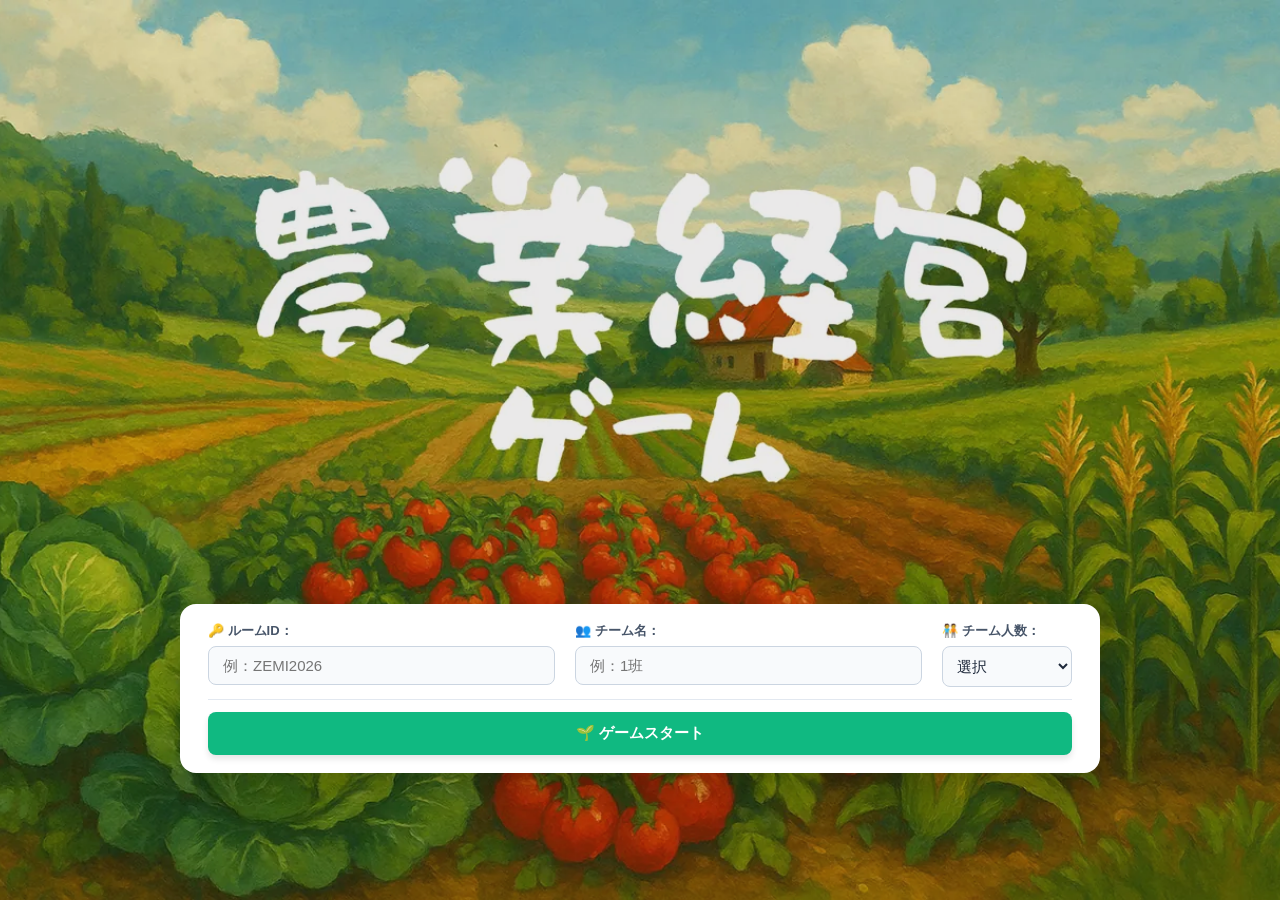
==== commit 797fe787: "ルームIDを自動で半角・大文字にそろえる（学生画面・管理者画面） - 入力中に全角英数字を半角へ、小文字を大文字へ自動変換（日本語入力の変換中は確定後に変換） - 管理者画面(host.html)も同" ====
--- a/b/index.html
+++ b/b/index.html
@@ -14,7 +14,7 @@
             <div class="input-section">
                 <div class="input-group">
                     <label for="room-id-input">🔑 ルームID：</label>
-                    <input type="text" id="room-id-input" placeholder="例：zemi2026">
+                    <input type="text" id="room-id-input" placeholder="例：ZEMI2026" autocomplete="off" autocapitalize="characters">
                 </div>
                 
                 <div class="input-group">
@@ -31,12 +31,17 @@
                         <option value="3">3人</option>
                         <option value="4">4人</option>
                         <option value="5">5人</option>
+                        <option value="6">6人</option>
+                        <option value="7">7人</option>
+                        <option value="8">8人</option>
+                        <option value="9">9人</option>
+                        <option value="10">10人</option>
                     </select>
                 </div>
 
             </div>
 
-            <!-- 🌟 チーム人数に応じて、学籍番号と氏名の入力欄を表示する（最大5人） -->
+            <!-- 🌟 チーム人数に応じて、学籍番号と氏名の入力欄を表示する（最大10人） -->
             <div id="member-section" class="member-section hidden">
                 <p class="section-label">メンバー：</p>
                 <div id="member-fields"></div>
@@ -287,7 +292,7 @@
     <script src="https://cdn.jsdelivr.net/npm/@supabase/supabase-js@2"></script>
     <script src="config_advanced.js"></script>
     
-    <script src="game.js?v=26-reveal"></script> 
+    <script src="game.js?v=28-roomid"></script> 
 
 </body>
 </html>
--- a/b/style.css
+++ b/b/style.css
@@ -977,7 +977,7 @@
     padding-top: 1px;
 }
 
-/* 🌟 1人ずつ縦（番号・学籍番号・氏名）にまとめ、最大5人を横一列に並べる（人数が増えても高さが変わらない） */
+/* 🌟 1人ずつ縦（番号・学籍番号・氏名）にまとめ、1行に5人ずつ並べる（6〜10人のときは2行になる） */
 #member-fields {
     flex: 1;
     min-width: 0;
@@ -1004,6 +1004,32 @@
     padding: 7px 10px;
     font-size: 14px;
 }
+
+/* 🌟 6〜10人のとき：番号を丸いバッジにして入力欄の左に置き、2行になっても高さを抑える */
+.member-section.is-many #member-fields { gap: 6px 10px; }
+.member-section.is-many .member-row {
+    display: grid;
+    grid-template-columns: 20px minmax(0, 1fr);
+    grid-template-rows: auto auto;
+    column-gap: 5px;
+    row-gap: 3px;
+}
+.member-section.is-many .member-row .member-no {
+    grid-row: 1 / span 2;
+    align-self: center;
+}
+.member-section.is-many .member-no-num {
+    display: inline-flex;
+    align-items: center;
+    justify-content: center;
+    width: 20px;
+    height: 20px;
+    border-radius: 50%;
+    background: #e2e8f0;
+    font-size: 11px;
+}
+.member-section.is-many .member-no-suffix { display: none; }
+.member-section.is-many .member-row input[type="text"] { padding-top: 5px; padding-bottom: 5px; }
 
 /* 背の低い画面（ノートPCのブラウザなど）では余白をさらに詰めて、タイトルを隠さないようにする */
 @media (max-height: 760px) {
@@ -1023,4 +1049,26 @@
     .member-row .member-no { flex: 0 0 42px; }
     .member-row .member-id-input { flex: 0 0 120px; width: 120px; }
     .member-row .member-name-input { flex: 1; width: auto; min-width: 0; }
-}
+    .member-section.is-many .member-row { display: flex; }
+    .member-section.is-many .member-no-num { display: inline; width: auto; height: auto; background: none; font-size: 12px; }
+    .member-section.is-many .member-no-suffix { display: inline; }
+}
+
+/* 🖼️ 作物のイラスト（プルダウンの横） */
+.crop-select-row { display: flex; align-items: center; gap: 8px; }
+.crop-select-row select { flex: 1 1 auto; min-width: 0; }
+.crop-thumb { width: 56px; height: 56px; flex-shrink: 0; object-fit: contain; background: #fff; border: 1px solid #e2e8f0; border-radius: 6px; }
+.crop-thumb[hidden] { display: none; }
+
+/* 🔽 作物の自作プルダウン（選択肢の横に絵を出す） */
+.land-strategy-card select.crop-select-native { display: none !important; }
+.crop-dd { position: relative; flex: 1 1 auto; min-width: 0; }
+.crop-dd-btn { width: 100%; display: flex; align-items: center; gap: 4px; padding: 6px; border-radius: 6px; border: 1px solid #cbd5e1; background: #f8fafc; font-size: 12px; color: #1e293b; cursor: pointer; text-align: left; box-sizing: border-box; font-family: inherit; }
+.crop-dd-text { flex: 1; min-width: 0; white-space: nowrap; overflow: hidden; text-overflow: ellipsis; }
+.crop-dd-arrow { color: #64748b; flex: 0 0 auto; }
+.crop-dd-list { position: absolute; top: calc(100% + 2px); left: 0; right: 0; z-index: 50; background: #fff; border: 1px solid #cbd5e1; border-radius: 6px; box-shadow: 0 4px 12px rgba(0,0,0,0.12); max-height: 320px; overflow-y: auto; }
+.crop-dd-list[hidden] { display: none; }
+.crop-dd-item { display: flex; align-items: center; gap: 4px; padding: 6px 8px; font-size: 12px; cursor: pointer; }
+.crop-dd-item:hover { background: #eff6ff; }
+.crop-dd-item.selected { background: #dbeafe; font-weight: bold; }
+.crop-dd-icon { width: 1.3em; height: 1.3em; object-fit: contain; flex: 0 0 auto; }
